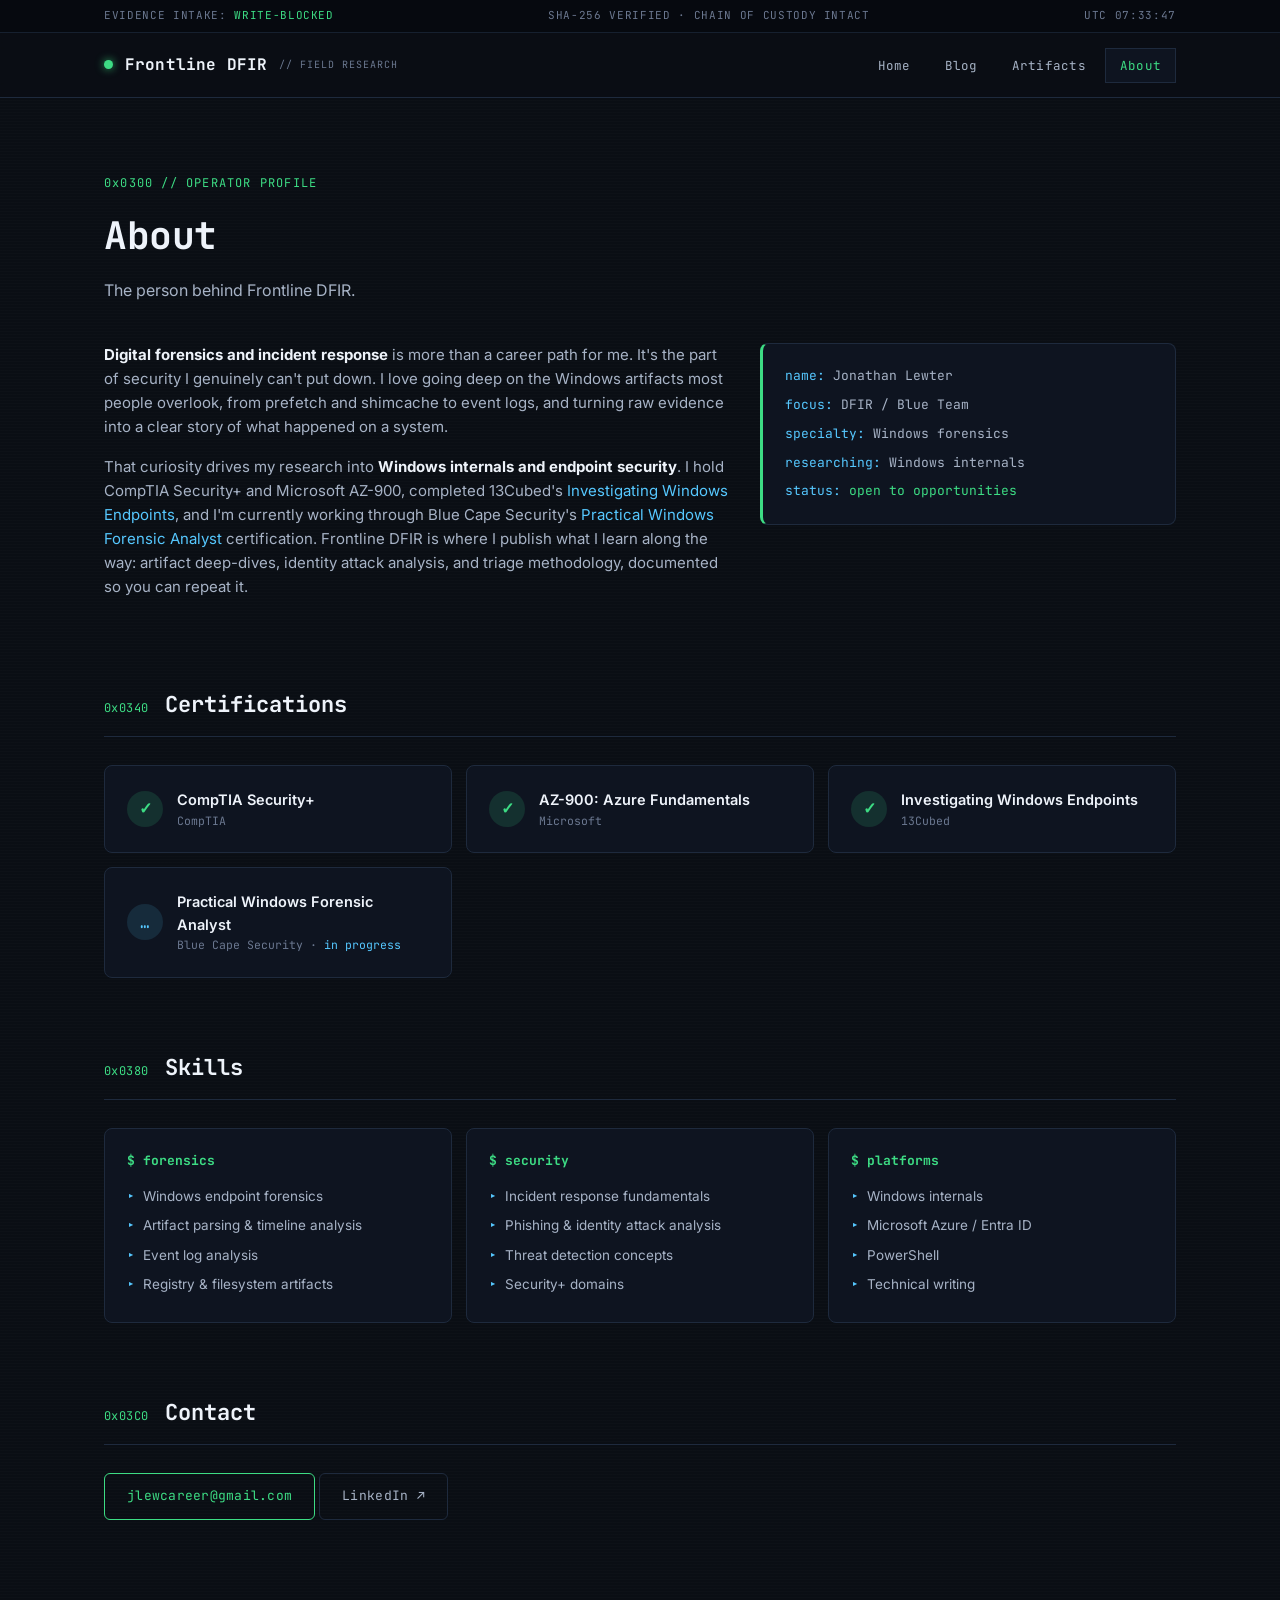
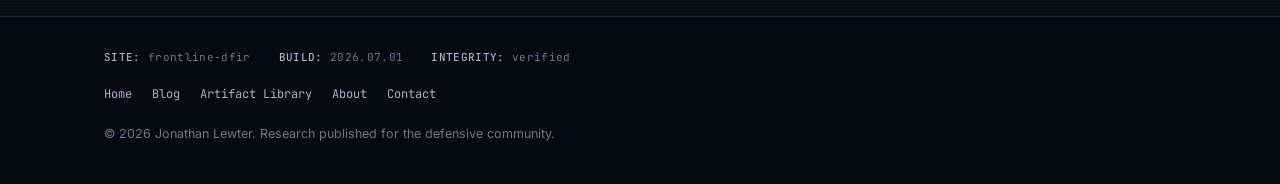
==== about.html @ 97d1d280 "Restyle site with terminal aesthetic, add About page and real writeups Merge personal portfolio cont" ====
<!DOCTYPE html>
<html lang="en">
<head>
<meta charset="UTF-8">
<meta name="viewport" content="width=device-width, initial-scale=1.0">
<title>About — Frontline DFIR</title>
<meta name="description" content="Jonathan Lewter, the person behind Frontline DFIR. Cybersecurity professional focused on digital forensics, incident response, and Windows security research.">
<link rel="preconnect" href="https://fonts.googleapis.com">
<link rel="preconnect" href="https://fonts.gstatic.com" crossorigin>
<link href="https://fonts.googleapis.com/css2?family=JetBrains+Mono:wght@400;500;700&family=Inter:wght@400;500;600&display=swap" rel="stylesheet">
<link rel="stylesheet" href="styles.css">
</head>
<body>

<div class="status-strip">
  <div class="wrap">
    <span>EVIDENCE INTAKE: <span class="ok">WRITE-BLOCKED</span></span>
    <span>SHA-256 VERIFIED · CHAIN OF CUSTODY INTACT</span>
    <span id="utc-clock">UTC --:--:--</span>
  </div>
</div>

<nav class="nav">
  <div class="wrap">
    <a class="brand" href="index.html">
      <span class="led" aria-hidden="true"></span>
      Frontline DFIR <small>// FIELD RESEARCH</small>
    </a>
    <ul class="nav-links">
      <li><a href="index.html">Home</a></li>
      <li><a href="blog.html">Blog</a></li>
      <li><a href="artifacts.html">Artifacts</a></li>
      <li><a href="about.html" class="active">About</a></li>
    </ul>
  </div>
</nav>

<main class="wrap">

  <header class="page-head">
    <p class="eyebrow">0x0300 // OPERATOR PROFILE</p>
    <h1>About</h1>
    <p>The person behind Frontline DFIR.</p>
  </header>

  <div class="about-grid">
    <div class="about-text">
      <p>
        <strong>Digital forensics and incident response</strong> is more than a career path
        for me. It's the part of security I genuinely can't put down. I love going deep on
        the Windows artifacts most people overlook, from prefetch and shimcache to event
        logs, and turning raw evidence into a clear story of what happened on a system.
      </p>
      <p>
        That curiosity drives my research into <strong>Windows internals and endpoint
        security</strong>. I hold CompTIA Security+ and Microsoft AZ-900, completed 13Cubed's
        <em>Investigating Windows Endpoints</em>, and I'm currently working through Blue Cape
        Security's <em>Practical Windows Forensic Analyst</em> certification. Frontline DFIR
        is where I publish what I learn along the way: artifact deep-dives, identity attack
        analysis, and triage methodology, documented so you can repeat it.
      </p>
    </div>
    <div class="card about-card">
      <p class="about-card-line"><span class="key">name:</span> Jonathan Lewter</p>
      <p class="about-card-line"><span class="key">focus:</span> DFIR / Blue Team</p>
      <p class="about-card-line"><span class="key">specialty:</span> Windows forensics</p>
      <p class="about-card-line"><span class="key">researching:</span> Windows internals</p>
      <p class="about-card-line"><span class="key">status:</span> <span class="status-open">open to opportunities</span></p>
    </div>
  </div>

  <section>
    <div class="sec-head">
      <span class="offset">0x0340</span>
      <h2>Certifications</h2>
    </div>
    <div class="certs">
      <div class="card cert">
        <span class="cert-badge">&check;</span>
        <div>
          <h3 class="cert-name">CompTIA Security+</h3>
          <p class="cert-org">CompTIA</p>
        </div>
      </div>
      <div class="card cert">
        <span class="cert-badge">&check;</span>
        <div>
          <h3 class="cert-name">AZ-900: Azure Fundamentals</h3>
          <p class="cert-org">Microsoft</p>
        </div>
      </div>
      <div class="card cert">
        <span class="cert-badge">&check;</span>
        <div>
          <h3 class="cert-name">Investigating Windows Endpoints</h3>
          <p class="cert-org">13Cubed</p>
        </div>
      </div>
      <div class="card cert">
        <span class="cert-badge progress">&hellip;</span>
        <div>
          <h3 class="cert-name">Practical Windows Forensic Analyst</h3>
          <p class="cert-org">Blue Cape Security &middot; <span class="in-progress">in progress</span></p>
        </div>
      </div>
    </div>
  </section>

  <section>
    <div class="sec-head">
      <span class="offset">0x0380</span>
      <h2>Skills</h2>
    </div>
    <div class="skills-groups">
      <div class="card">
        <h3 class="skill-group-title">$ forensics</h3>
        <ul class="skill-list">
          <li>Windows endpoint forensics</li>
          <li>Artifact parsing &amp; timeline analysis</li>
          <li>Event log analysis</li>
          <li>Registry &amp; filesystem artifacts</li>
        </ul>
      </div>
      <div class="card">
        <h3 class="skill-group-title">$ security</h3>
        <ul class="skill-list">
          <li>Incident response fundamentals</li>
          <li>Phishing &amp; identity attack analysis</li>
          <li>Threat detection concepts</li>
          <li>Security+ domains</li>
        </ul>
      </div>
      <div class="card">
        <h3 class="skill-group-title">$ platforms</h3>
        <ul class="skill-list">
          <li>Windows internals</li>
          <li>Microsoft Azure / Entra ID</li>
          <li>PowerShell</li>
          <li>Technical writing</li>
        </ul>
      </div>
    </div>
  </section>

  <section>
    <div class="sec-head">
      <span class="offset">0x03C0</span>
      <h2>Contact</h2>
    </div>
    <div class="cta-row">
      <a class="btn" href="mailto:jlewcareer@gmail.com">jlewcareer@gmail.com</a>
      <a class="btn ghost" href="https://www.linkedin.com/in/jlewt/" target="_blank" rel="noopener noreferrer">LinkedIn &nearr;</a>
    </div>
  </section>

</main>

<footer>
  <div class="wrap">
    <div class="custody">
      <span><b>SITE:</b> frontline-dfir</span>
      <span><b>BUILD:</b> 2026.07.01</span>
      <span><b>INTEGRITY:</b> verified</span>
    </div>
    <div class="foot-links">
      <a href="index.html">Home</a>
      <a href="blog.html">Blog</a>
      <a href="artifacts.html">Artifact Library</a>
      <a href="about.html">About</a>
      <a href="mailto:jlewcareer@gmail.com">Contact</a>
    </div>
    <p class="copyright">&copy; 2026 Jonathan Lewter. Research published for the defensive community.</p>
  </div>
</footer>

<script>
  const clock = document.getElementById('utc-clock');
  function tick() {
    const d = new Date();
    clock.textContent = 'UTC ' + d.toISOString().slice(11, 19);
  }
  tick();
  setInterval(tick, 1000);
</script>

</body>
</html>
---- styles.css ----
/* ============================================================
   FRONTLINE DFIR — shared stylesheet
   Palette: near-black terminal / signal green / verification cyan
   Type: JetBrains Mono (headings + data) · Inter (body)
   ============================================================ */

:root {
  --bg: #0a0e14;
  --bg-deep: #06090f;
  --panel: #0e1420;
  --panel-2: #101724;
  --line: #1e2a3d;
  --line-soft: #16202f;
  --ink: #eef3fa;
  --muted: #a7b3c6;
  --faint: #6b7890;
  --accent: #3ddc84;
  --accent-dim: rgba(61, 220, 132, 0.14);
  --cyan: #56c8ff;
  --cyan-dim: rgba(86, 200, 255, 0.12);
  --red: #ff5f57;
  --mono: "JetBrains Mono", ui-monospace, Menlo, monospace;
  --sans: "Inter", system-ui, sans-serif;
  --display: var(--mono);
  --maxw: 1120px;
}

* { box-sizing: border-box; margin: 0; padding: 0; }

html { scroll-behavior: smooth; }
@media (prefers-reduced-motion: reduce) {
  html { scroll-behavior: auto; }
  *, *::before, *::after { animation: none !important; transition: none !important; }
}

body {
  background: var(--bg);
  color: var(--ink);
  font-family: var(--sans);
  font-size: 16px;
  line-height: 1.6;
  -webkit-font-smoothing: antialiased;
  background-image: repeating-linear-gradient(
    0deg,
    rgba(255, 255, 255, 0.012) 0px,
    rgba(255, 255, 255, 0.012) 1px,
    transparent 1px,
    transparent 3px
  );
}

::selection { background: rgba(61, 220, 132, 0.28); color: #04110b; }

a { color: var(--cyan); text-decoration: none; }
a:hover { text-decoration: underline; }
a:focus-visible, button:focus-visible {
  outline: 2px solid var(--accent);
  outline-offset: 3px;
  border-radius: 2px;
}

.wrap { max-width: var(--maxw); margin: 0 auto; padding: 0 24px; }

/* ---------- top status strip ---------- */
.status-strip {
  font-family: var(--mono);
  font-size: 11px;
  letter-spacing: 0.06em;
  color: var(--faint);
  border-bottom: 1px solid var(--line-soft);
  background: var(--bg-deep);
}
.status-strip .wrap {
  display: flex;
  justify-content: space-between;
  gap: 16px;
  padding-top: 7px;
  padding-bottom: 7px;
  white-space: nowrap;
  overflow: hidden;
}
.status-strip .ok { color: var(--accent); }

/* ---------- nav ---------- */
.nav {
  border-bottom: 1px solid var(--line);
  background: rgba(10, 14, 20, 0.9);
  backdrop-filter: blur(8px);
  position: sticky;
  top: 0;
  z-index: 50;
}
.nav .wrap {
  display: flex;
  align-items: center;
  justify-content: space-between;
  height: 64px;
}
.brand {
  display: flex;
  align-items: center;
  gap: 12px;
  color: var(--ink);
  font-family: var(--display);
  font-weight: 700;
  font-size: 16px;
  letter-spacing: 0.01em;
}
.brand:hover { text-decoration: none; }
.brand .led {
  width: 9px; height: 9px;
  background: var(--accent);
  border-radius: 50%;
  box-shadow: 0 0 8px rgba(61, 220, 132, 0.8);
  animation: pulse 2.4s ease-in-out infinite;
}
@keyframes pulse { 0%,100% { opacity: 1; } 50% { opacity: 0.35; } }
.brand small {
  font-family: var(--mono);
  font-size: 10px;
  color: var(--faint);
  letter-spacing: 0.1em;
  font-weight: 400;
}
.nav-links { display: flex; gap: 4px; list-style: none; }
.nav-links a {
  font-family: var(--mono);
  font-size: 12.5px;
  letter-spacing: 0.02em;
  color: var(--muted);
  padding: 8px 14px;
  border: 1px solid transparent;
}
.nav-links a:hover { color: var(--ink); text-decoration: none; }
.nav-links a.active {
  color: var(--accent);
  border-color: var(--line);
  background: var(--panel);
}

/* ---------- section headers (byte-offset markers) ---------- */
.sec-head {
  display: flex;
  align-items: baseline;
  gap: 16px;
  margin: 72px 0 28px;
  border-bottom: 1px solid var(--line);
  padding-bottom: 14px;
}
.sec-head .offset {
  font-family: var(--mono);
  font-size: 12px;
  color: var(--accent);
  letter-spacing: 0.04em;
}
.sec-head h2 {
  font-family: var(--display);
  font-size: 22px;
  font-weight: 700;
  letter-spacing: 0;
}
.sec-head .count {
  margin-left: auto;
  font-family: var(--mono);
  font-size: 11px;
  color: var(--faint);
}

/* ---------- buttons ---------- */
.btn {
  display: inline-block;
  font-family: var(--mono);
  font-size: 13px;
  letter-spacing: 0.02em;
  padding: 12px 22px;
  border: 1px solid var(--accent);
  color: var(--accent);
  background: transparent;
  cursor: pointer;
  border-radius: 6px;
  transition: background 0.15s, color 0.15s, transform 0.15s;
}
.btn:hover { background: var(--accent); color: #06110b; text-decoration: none; transform: translateY(-1px); }
.btn.ghost { border-color: var(--line); color: var(--muted); }
.btn.ghost:hover { background: var(--panel-2); color: var(--ink); }

/* ---------- tags ---------- */
.tag {
  font-family: var(--mono);
  font-size: 10.5px;
  letter-spacing: 0.04em;
  padding: 3px 8px;
  border: 1px solid var(--line);
  border-radius: 4px;
  color: var(--muted);
}
.tag.exec { color: var(--accent); border-color: rgba(61,220,132,0.45); }
.tag.fs   { color: var(--cyan);  border-color: rgba(86,200,255,0.4); }
.tag.reg  { color: #c3b3ff;      border-color: rgba(195,179,255,0.4); }
.tag.usr  { color: #8fe0c8;      border-color: rgba(143,224,200,0.4); }

/* ---------- cards ---------- */
.card {
  background: var(--panel);
  border: 1px solid var(--line);
  border-radius: 8px;
  padding: 22px;
}

/* ---------- footer ---------- */
footer {
  margin-top: 96px;
  border-top: 1px solid var(--line);
  background: var(--bg-deep);
}
footer .wrap {
  padding-top: 32px;
  padding-bottom: 40px;
}
.custody {
  font-family: var(--mono);
  font-size: 11px;
  color: var(--faint);
  letter-spacing: 0.03em;
  display: flex;
  flex-wrap: wrap;
  gap: 8px 28px;
  margin-bottom: 18px;
}
.custody span b { color: var(--muted); font-weight: 500; }
footer .foot-links {
  display: flex;
  flex-wrap: wrap;
  gap: 20px;
  font-family: var(--mono);
  font-size: 12px;
}
footer .foot-links a { color: var(--muted); }
footer .foot-links a:hover { color: var(--accent); }
footer .copyright {
  margin-top: 20px;
  font-size: 12.5px;
  color: var(--faint);
}

/* ---------- mono data blocks ---------- */
.hexblock {
  font-family: var(--mono);
  font-size: 12px;
  line-height: 1.75;
  color: var(--muted);
  background: var(--bg-deep);
  border: 1px solid var(--line);
  border-radius: 8px;
  padding: 18px 20px;
  overflow-x: auto;
  white-space: pre;
}
.hexblock .hl { color: var(--accent); }
.hexblock .hl2 { color: var(--cyan); }
.hexblock .dim { color: var(--faint); }

/* ============================================================
   LANDING PAGE
   ============================================================ */
.hero {
  border-bottom: 1px solid var(--line);
  background:
    radial-gradient(ellipse 900px 420px at 75% -10%, rgba(61,220,132,0.08), transparent),
    var(--bg);
}
.hero .wrap {
  display: grid;
  grid-template-columns: 1.05fr 0.95fr;
  gap: 56px;
  align-items: center;
  padding-top: 88px;
  padding-bottom: 88px;
}
.hero .eyebrow {
  font-family: var(--mono);
  font-size: 12px;
  letter-spacing: 0.1em;
  color: var(--accent);
  margin-bottom: 18px;
}
.hero h1 {
  font-family: var(--display);
  font-size: clamp(30px, 4.2vw, 46px);
  font-weight: 700;
  line-height: 1.18;
  letter-spacing: -0.01em;
}
.hero h1 .accent { color: var(--accent); }
.hero p.lede {
  margin-top: 22px;
  font-size: 17px;
  color: var(--muted);
  max-width: 52ch;
}
.hero .cta-row { margin-top: 34px; display: flex; gap: 14px; flex-wrap: wrap; }

.hero .hexblock { box-shadow: 0 24px 60px rgba(0,0,0,0.5), 0 0 40px rgba(61,220,132,0.05); }
.hexblock .cursor {
  display: inline-block;
  width: 8px; height: 14px;
  background: var(--accent);
  vertical-align: -2px;
  animation: blink 1.1s steps(1) infinite;
}
@keyframes blink { 50% { opacity: 0; } }

/* focus areas */
.grid-3 {
  display: grid;
  grid-template-columns: repeat(3, 1fr);
  gap: 18px;
}
.focus-card h3 {
  font-family: var(--display);
  font-size: 15.5px;
  font-weight: 700;
  letter-spacing: 0;
  margin: 14px 0 10px;
}
.focus-card .glyph {
  font-family: var(--mono);
  font-size: 12.5px;
  color: var(--accent);
  letter-spacing: 0.04em;
}
.focus-card p { font-size: 14.5px; color: var(--muted); }

/* latest posts strip on landing */
.post-strip { display: grid; grid-template-columns: repeat(3, 1fr); gap: 18px; }
.post-strip .card { display: flex; flex-direction: column; gap: 10px; }
.post-strip time { font-family: var(--mono); font-size: 11px; color: var(--faint); }
.post-strip h3 { font-size: 16px; font-weight: 600; line-height: 1.35; }
.post-strip h3 a { color: var(--ink); }
.post-strip h3 a:hover { color: var(--accent); text-decoration: none; }
.post-strip p { font-size: 13.5px; color: var(--muted); flex: 1; }

/* ============================================================
   BLOG / ABOUT / GENERIC PAGE HEAD
   ============================================================ */
.page-head { padding: 64px 0 0; }
.page-head .eyebrow {
  font-family: var(--mono);
  font-size: 12px;
  letter-spacing: 0.1em;
  color: var(--accent);
  margin-bottom: 12px;
}
.page-head h1 {
  font-family: var(--display);
  font-size: clamp(28px, 3.6vw, 38px);
  font-weight: 700;
  letter-spacing: -0.01em;
}
.page-head p { margin-top: 12px; color: var(--muted); max-width: 64ch; }

.post-list { margin-top: 40px; display: flex; flex-direction: column; }
.post-row {
  display: grid;
  grid-template-columns: 130px 1fr auto;
  gap: 24px;
  padding: 26px 18px;
  border-bottom: 1px solid var(--line-soft);
  align-items: start;
  transition: background 0.15s;
}
.post-row:first-child { border-top: 1px solid var(--line-soft); }
.post-row:hover { background: var(--panel); }
.post-row time {
  font-family: var(--mono);
  font-size: 12px;
  color: var(--faint);
  padding-top: 3px;
}
.post-row h2 { font-size: 19px; font-weight: 600; line-height: 1.35; }
.post-row h2 a { color: var(--ink); }
.post-row h2 a:hover { color: var(--accent); text-decoration: none; }
.post-row p { margin-top: 8px; font-size: 14.5px; color: var(--muted); max-width: 70ch; }
.post-row .tags { display: flex; gap: 8px; padding-top: 4px; }
.post-row.soon { opacity: 0.6; }
.post-row.soon h2 a { pointer-events: none; color: var(--muted); }

/* ============================================================
   ARTIFACTS PAGE
   ============================================================ */
.filter-bar {
  margin-top: 36px;
  display: flex;
  flex-wrap: wrap;
  gap: 10px;
  align-items: center;
}
.filter-bar .fbtn {
  font-family: var(--mono);
  font-size: 12px;
  letter-spacing: 0.03em;
  padding: 7px 14px;
  background: transparent;
  border: 1px solid var(--line);
  border-radius: 6px;
  color: var(--muted);
  cursor: pointer;
}
.filter-bar .fbtn:hover { color: var(--ink); border-color: var(--muted); }
.filter-bar .fbtn.active { color: var(--accent); border-color: var(--accent); background: var(--accent-dim); }
.filter-bar input[type="search"] {
  margin-left: auto;
  font-family: var(--mono);
  font-size: 13px;
  padding: 8px 14px;
  background: var(--bg-deep);
  border: 1px solid var(--line);
  border-radius: 6px;
  color: var(--ink);
  min-width: 230px;
}
.filter-bar input[type="search"]::placeholder { color: var(--faint); }

.artifact { margin-top: 22px; }
.artifact summary {
  list-style: none;
  cursor: pointer;
  display: flex;
  align-items: center;
  gap: 16px;
  padding: 18px 22px;
  background: var(--panel);
  border: 1px solid var(--line);
  border-radius: 8px;
  user-select: none;
}
.artifact summary::-webkit-details-marker { display: none; }
.artifact summary:hover { border-color: var(--muted); }
.artifact[open] summary { border-radius: 8px 8px 0 0; border-bottom-color: var(--line-soft); background: var(--panel-2); }
.artifact .a-path {
  font-family: var(--mono);
  font-size: 11.5px;
  color: var(--faint);
  display: none;
}
.artifact summary h3 {
  font-family: var(--display);
  font-size: 16.5px;
  font-weight: 700;
  letter-spacing: 0;
}
.artifact summary .chev {
  margin-left: auto;
  font-family: var(--mono);
  color: var(--faint);
  transition: transform 0.2s;
}
.artifact[open] summary .chev { transform: rotate(90deg); color: var(--accent); }

.artifact .a-body {
  border: 1px solid var(--line);
  border-top: none;
  border-radius: 0 0 8px 8px;
  background: var(--panel);
  padding: 26px;
  display: grid;
  grid-template-columns: 1fr 1fr;
  gap: 26px;
}
.a-section h4 {
  font-family: var(--mono);
  font-size: 11px;
  letter-spacing: 0.1em;
  text-transform: uppercase;
  color: var(--accent);
  margin-bottom: 10px;
}
.a-section.full { grid-column: 1 / -1; }
.a-section p { font-size: 14.5px; color: var(--ink); }
.a-section .src-path {
  font-family: var(--mono);
  font-size: 12px;
  color: var(--cyan);
  background: var(--cyan-dim);
  border: 1px solid rgba(86,200,255,0.28);
  border-radius: 6px;
  padding: 8px 12px;
  margin-top: 12px;
  overflow-x: auto;
  white-space: nowrap;
}
.a-section ul { list-style: none; }
.a-section ul li {
  font-size: 14px;
  color: var(--muted);
  padding: 6px 0 6px 20px;
  position: relative;
  border-bottom: 1px dashed var(--line-soft);
}
.a-section ul li:last-child { border-bottom: none; }
.a-section ul li::before {
  content: "▸";
  position: absolute;
  left: 0;
  color: var(--accent);
  font-size: 11px;
  top: 9px;
}
.a-section ol {
  list-style: none;
  counter-reset: step;
}
.a-section ol li {
  counter-increment: step;
  font-size: 14px;
  color: var(--muted);
  padding: 7px 0 7px 38px;
  position: relative;
}
.a-section ol li::before {
  content: "0" counter(step);
  position: absolute;
  left: 0;
  top: 8px;
  font-family: var(--mono);
  font-size: 11px;
  color: var(--cyan);
  border: 1px solid rgba(86,200,255,0.3);
  border-radius: 3px;
  padding: 1px 5px;
}
.a-section code {
  font-family: var(--mono);
  font-size: 12.5px;
  color: var(--cyan);
  background: var(--bg-deep);
  border-radius: 4px;
  padding: 1px 6px;
  border: 1px solid var(--line-soft);
}

/* ============================================================
   ABOUT PAGE
   ============================================================ */
.about-grid {
  display: grid;
  grid-template-columns: 1.5fr 1fr;
  gap: 32px;
  margin-top: 40px;
  align-items: start;
}
.about-text p { color: var(--muted); font-size: 15px; margin-bottom: 16px; }
.about-text strong { color: var(--ink); }
.about-text em { color: var(--cyan); font-style: normal; }
.about-card {
  border-left: 3px solid var(--accent);
}
.about-card-line { font-family: var(--mono); font-size: 13px; color: var(--muted); }
.about-card-line + .about-card-line { margin-top: 8px; }
.about-card .key { color: var(--cyan); }
.about-card .status-open { color: var(--accent); }

.certs {
  display: grid;
  grid-template-columns: repeat(auto-fit, minmax(260px, 1fr));
  gap: 14px;
  margin-top: 16px;
}
.cert {
  display: flex;
  align-items: center;
  gap: 14px;
}
.cert-badge {
  flex-shrink: 0;
  width: 36px; height: 36px;
  display: grid;
  place-items: center;
  border-radius: 50%;
  background: var(--accent-dim);
  color: var(--accent);
  font-family: var(--mono);
  font-weight: 700;
}
.cert-badge.progress { background: var(--cyan-dim); color: var(--cyan); }
.cert-name { font-size: 14.5px; color: var(--ink); font-weight: 600; }
.cert-org { font-family: var(--mono); font-size: 11.5px; color: var(--faint); }
.cert-org .in-progress { color: var(--cyan); }

.skills-groups {
  display: grid;
  grid-template-columns: repeat(auto-fit, minmax(220px, 1fr));
  gap: 14px;
  margin-top: 16px;
}
.skill-group-title { font-family: var(--mono); font-size: 13px; color: var(--accent); margin-bottom: 10px; }
.skill-list { list-style: none; }
.skill-list li { font-size: 13.5px; color: var(--muted); padding: 4px 0; }
.skill-list li::before { content: "▸ "; color: var(--cyan); font-family: var(--mono); }

/* ============================================================
   FULL BLOG POST
   ============================================================ */
.post-article { max-width: 780px; margin: 0 auto; }
.post-article .back-link { font-family: var(--mono); font-size: 13px; color: var(--faint); }
.post-article .back-link:hover { color: var(--accent); }
.post-article .post-tags { display: flex; gap: 8px; margin-top: 24px; }
.post-article .post-lede { margin-top: 18px; font-size: 17px; color: var(--muted); }
.post-body { margin-top: 32px; font-size: 15.5px; }
.post-body p { margin-bottom: 20px; color: var(--ink); }
.post-body p, .post-body li { color: var(--ink); }
.post-body strong { color: var(--ink); }
.post-body a { color: var(--accent); border-bottom: 1px solid rgba(61,220,132,0.4); }
.post-body a:hover { color: var(--cyan); border-color: var(--cyan); }
.post-body h2 {
  font-family: var(--mono);
  font-size: 22px;
  color: var(--ink);
  margin: 44px 0 18px;
}
.post-body h2::before { content: "# "; color: var(--accent); }
.post-body h3 { font-family: var(--mono); font-size: 16px; color: var(--cyan); margin: 28px 0 14px; }
.post-body ul, .post-body ol { margin: 0 0 20px 22px; color: var(--muted); }
.post-body li { margin-bottom: 8px; }
.post-body ul li::marker { color: var(--accent); }
.post-body ol li::marker { color: var(--accent); font-family: var(--mono); }
.post-body code {
  font-family: var(--mono);
  font-size: 0.85em;
  background: var(--bg-deep);
  color: var(--cyan);
  padding: 0.12em 0.4em;
  border-radius: 4px;
  border: 1px solid var(--line);
}
.post-body pre {
  background: var(--bg-deep);
  border: 1px solid var(--line);
  border-left: 3px solid var(--accent);
  border-radius: 8px;
  padding: 18px 20px;
  margin: 0 0 22px;
  overflow-x: auto;
}
.post-body pre code {
  background: none; border: none; padding: 0;
  color: var(--ink); font-size: 13.5px; line-height: 1.6; white-space: pre;
}
.post-body .ref-list li { font-size: 13.5px; color: var(--faint); }
.post-note {
  margin-top: 32px;
  padding: 16px 18px;
  background: var(--panel);
  border: 1px solid var(--line);
  border-left: 3px solid var(--cyan);
  border-radius: 8px;
  font-size: 13.5px;
  color: var(--muted);
}

/* ---------- responsive ---------- */
@media (max-width: 920px) {
  .hero .wrap { grid-template-columns: 1fr; padding-top: 56px; padding-bottom: 56px; }
  .grid-3, .post-strip { grid-template-columns: 1fr; }
  .artifact .a-body { grid-template-columns: 1fr; }
  .post-row { grid-template-columns: 1fr; gap: 8px; }
  .filter-bar input[type="search"] { margin-left: 0; width: 100%; }
  .status-strip .wrap span:nth-child(2) { display: none; }
  .about-grid { grid-template-columns: 1fr; }
}
@media (max-width: 560px) {
  .nav .wrap { height: auto; flex-direction: column; gap: 8px; padding-top: 12px; padding-bottom: 12px; }
  .brand small { display: none; }
}
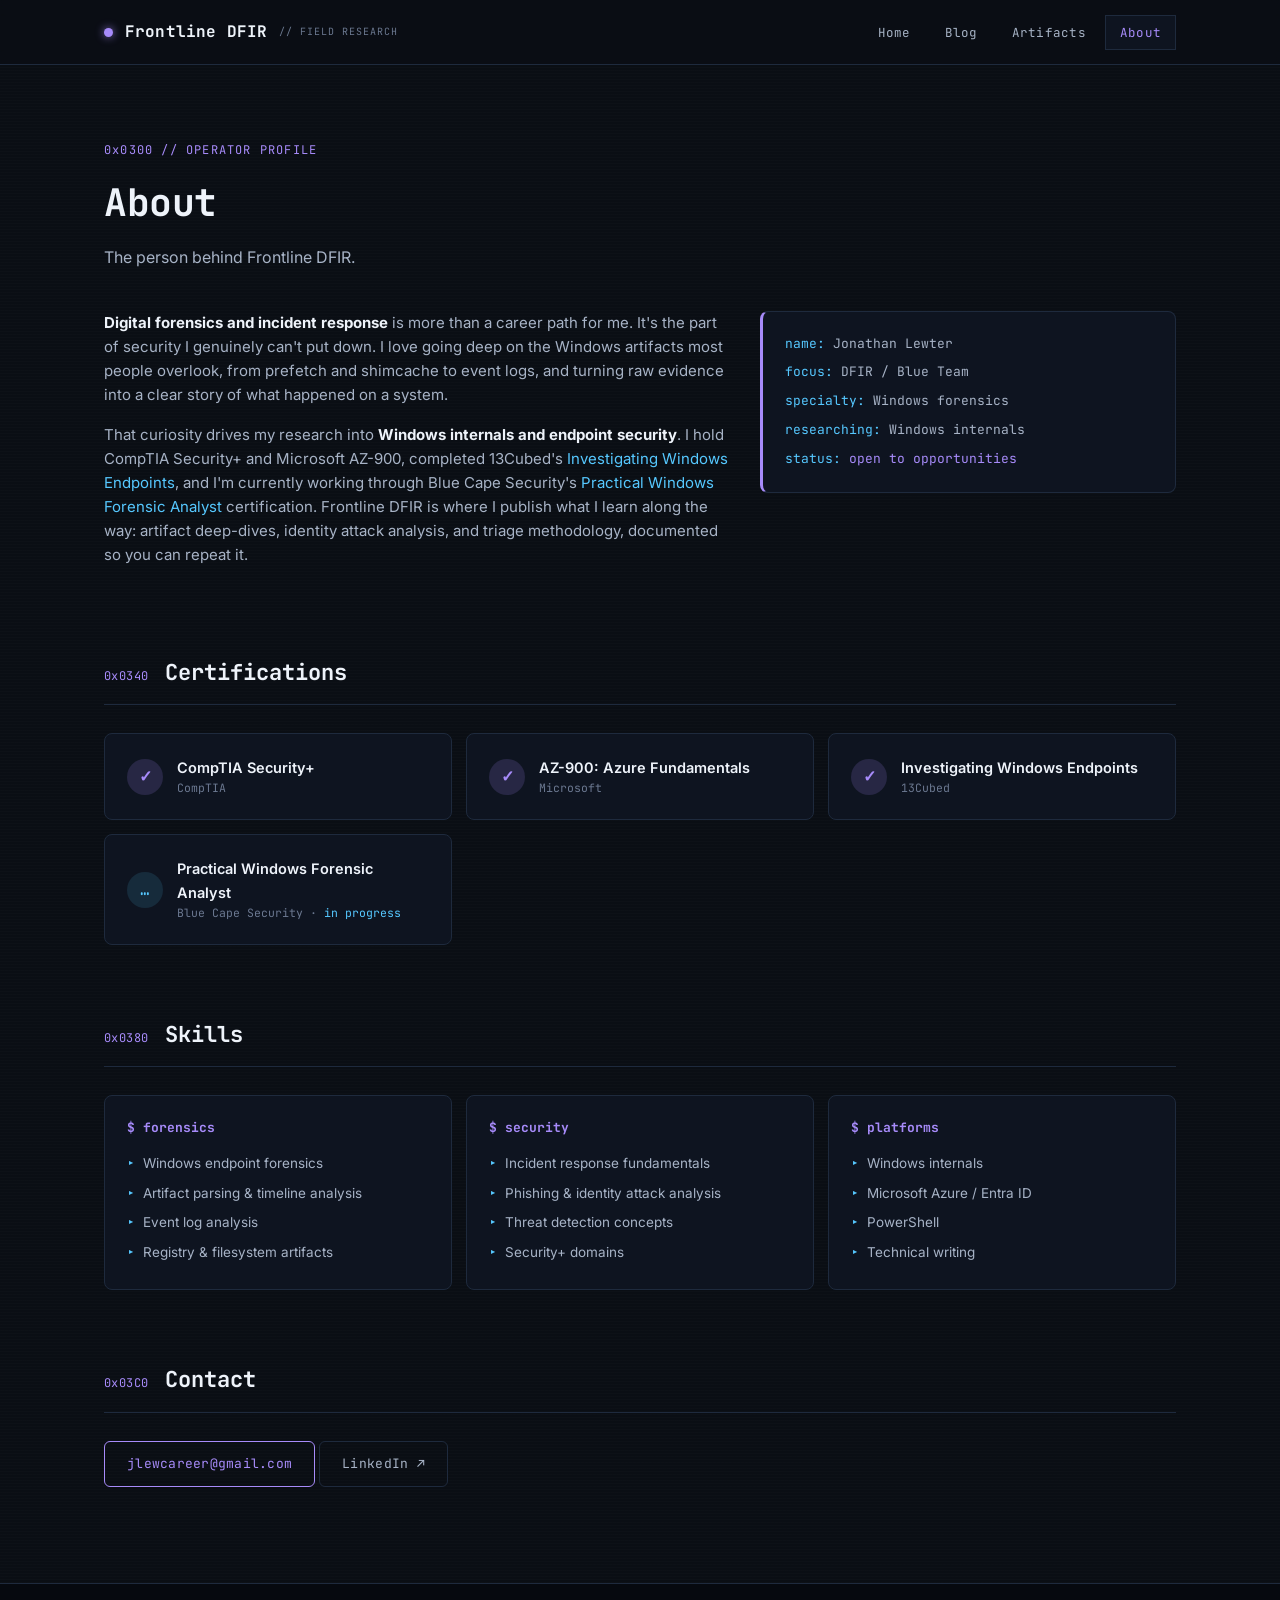
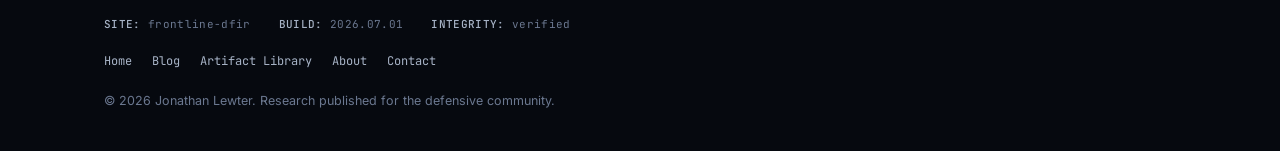
==== commit 0211d926: "Add Top 5 DFIR Artifacts post, recolor to purple, trim top branding Add the full 'Five Windows Foren" ====
--- a/about.html
+++ b/about.html
@@ -11,14 +11,6 @@
 <link rel="stylesheet" href="styles.css">
 </head>
 <body>
-
-<div class="status-strip">
-  <div class="wrap">
-    <span>EVIDENCE INTAKE: <span class="ok">WRITE-BLOCKED</span></span>
-    <span>SHA-256 VERIFIED · CHAIN OF CUSTODY INTACT</span>
-    <span id="utc-clock">UTC --:--:--</span>
-  </div>
-</div>
 
 <nav class="nav">
   <div class="wrap">
@@ -173,15 +165,5 @@
   </div>
 </footer>
 
-<script>
-  const clock = document.getElementById('utc-clock');
-  function tick() {
-    const d = new Date();
-    clock.textContent = 'UTC ' + d.toISOString().slice(11, 19);
-  }
-  tick();
-  setInterval(tick, 1000);
-</script>
-
 </body>
 </html>
--- a/styles.css
+++ b/styles.css
@@ -1,6 +1,6 @@
 /* ============================================================
    FRONTLINE DFIR — shared stylesheet
-   Palette: near-black terminal / signal green / verification cyan
+   Palette: near-black terminal / signal purple / verification cyan
    Type: JetBrains Mono (headings + data) · Inter (body)
    ============================================================ */
 
@@ -14,8 +14,8 @@
   --ink: #eef3fa;
   --muted: #a7b3c6;
   --faint: #6b7890;
-  --accent: #3ddc84;
-  --accent-dim: rgba(61, 220, 132, 0.14);
+  --accent: #a78bfa;
+  --accent-dim: rgba(167, 139, 250, 0.16);
   --cyan: #56c8ff;
   --cyan-dim: rgba(86, 200, 255, 0.12);
   --red: #ff5f57;
@@ -49,7 +49,7 @@
   );
 }
 
-::selection { background: rgba(61, 220, 132, 0.28); color: #04110b; }
+::selection { background: rgba(167, 139, 250, 0.3); color: #0e0620; }
 
 a { color: var(--cyan); text-decoration: none; }
 a:hover { text-decoration: underline; }
@@ -60,26 +60,6 @@
 }
 
 .wrap { max-width: var(--maxw); margin: 0 auto; padding: 0 24px; }
-
-/* ---------- top status strip ---------- */
-.status-strip {
-  font-family: var(--mono);
-  font-size: 11px;
-  letter-spacing: 0.06em;
-  color: var(--faint);
-  border-bottom: 1px solid var(--line-soft);
-  background: var(--bg-deep);
-}
-.status-strip .wrap {
-  display: flex;
-  justify-content: space-between;
-  gap: 16px;
-  padding-top: 7px;
-  padding-bottom: 7px;
-  white-space: nowrap;
-  overflow: hidden;
-}
-.status-strip .ok { color: var(--accent); }
 
 /* ---------- nav ---------- */
 .nav {
@@ -111,7 +91,7 @@
   width: 9px; height: 9px;
   background: var(--accent);
   border-radius: 50%;
-  box-shadow: 0 0 8px rgba(61, 220, 132, 0.8);
+  box-shadow: 0 0 8px rgba(167, 139, 250, 0.8);
   animation: pulse 2.4s ease-in-out infinite;
 }
 @keyframes pulse { 0%,100% { opacity: 1; } 50% { opacity: 0.35; } }
@@ -194,9 +174,9 @@
   border-radius: 4px;
   color: var(--muted);
 }
-.tag.exec { color: var(--accent); border-color: rgba(61,220,132,0.45); }
+.tag.exec { color: var(--accent); border-color: rgba(167,139,250,0.45); }
 .tag.fs   { color: var(--cyan);  border-color: rgba(86,200,255,0.4); }
-.tag.reg  { color: #c3b3ff;      border-color: rgba(195,179,255,0.4); }
+.tag.reg  { color: #ffbd59;      border-color: rgba(255,189,89,0.4); }
 .tag.usr  { color: #8fe0c8;      border-color: rgba(143,224,200,0.4); }
 
 /* ---------- cards ---------- */
@@ -266,7 +246,7 @@
 .hero {
   border-bottom: 1px solid var(--line);
   background:
-    radial-gradient(ellipse 900px 420px at 75% -10%, rgba(61,220,132,0.08), transparent),
+    radial-gradient(ellipse 900px 420px at 75% -10%, rgba(167,139,250,0.1), transparent),
     var(--bg);
 }
 .hero .wrap {
@@ -300,7 +280,7 @@
 }
 .hero .cta-row { margin-top: 34px; display: flex; gap: 14px; flex-wrap: wrap; }
 
-.hero .hexblock { box-shadow: 0 24px 60px rgba(0,0,0,0.5), 0 0 40px rgba(61,220,132,0.05); }
+.hero .hexblock { box-shadow: 0 24px 60px rgba(0,0,0,0.5), 0 0 40px rgba(167,139,250,0.06); }
 .hexblock .cursor {
   display: inline-block;
   width: 8px; height: 14px;
@@ -606,11 +586,35 @@
 .post-article .back-link:hover { color: var(--accent); }
 .post-article .post-tags { display: flex; gap: 8px; margin-top: 24px; }
 .post-article .post-lede { margin-top: 18px; font-size: 17px; color: var(--muted); }
+.post-article .post-meta { margin-top: 14px; font-family: var(--mono); font-size: 12.5px; color: var(--faint); }
 .post-body { margin-top: 32px; font-size: 15.5px; }
+.post-body table {
+  width: 100%;
+  border-collapse: collapse;
+  margin: 0 0 24px;
+}
+.post-body th, .post-body td {
+  padding: 10px 14px;
+  border: 1px solid var(--line);
+  text-align: left;
+  font-size: 14px;
+  color: var(--ink);
+}
+.post-body th {
+  background: var(--panel);
+  color: var(--accent);
+  font-family: var(--mono);
+  font-size: 11.5px;
+  letter-spacing: 0.06em;
+  text-transform: uppercase;
+}
+.post-body td code { white-space: nowrap; }
+.post-body .table-scroll { overflow-x: auto; margin: 0 0 24px; }
+.post-body .table-scroll table { margin-bottom: 0; }
 .post-body p { margin-bottom: 20px; color: var(--ink); }
 .post-body p, .post-body li { color: var(--ink); }
 .post-body strong { color: var(--ink); }
-.post-body a { color: var(--accent); border-bottom: 1px solid rgba(61,220,132,0.4); }
+.post-body a { color: var(--accent); border-bottom: 1px solid rgba(167,139,250,0.4); }
 .post-body a:hover { color: var(--cyan); border-color: var(--cyan); }
 .post-body h2 {
   font-family: var(--mono);
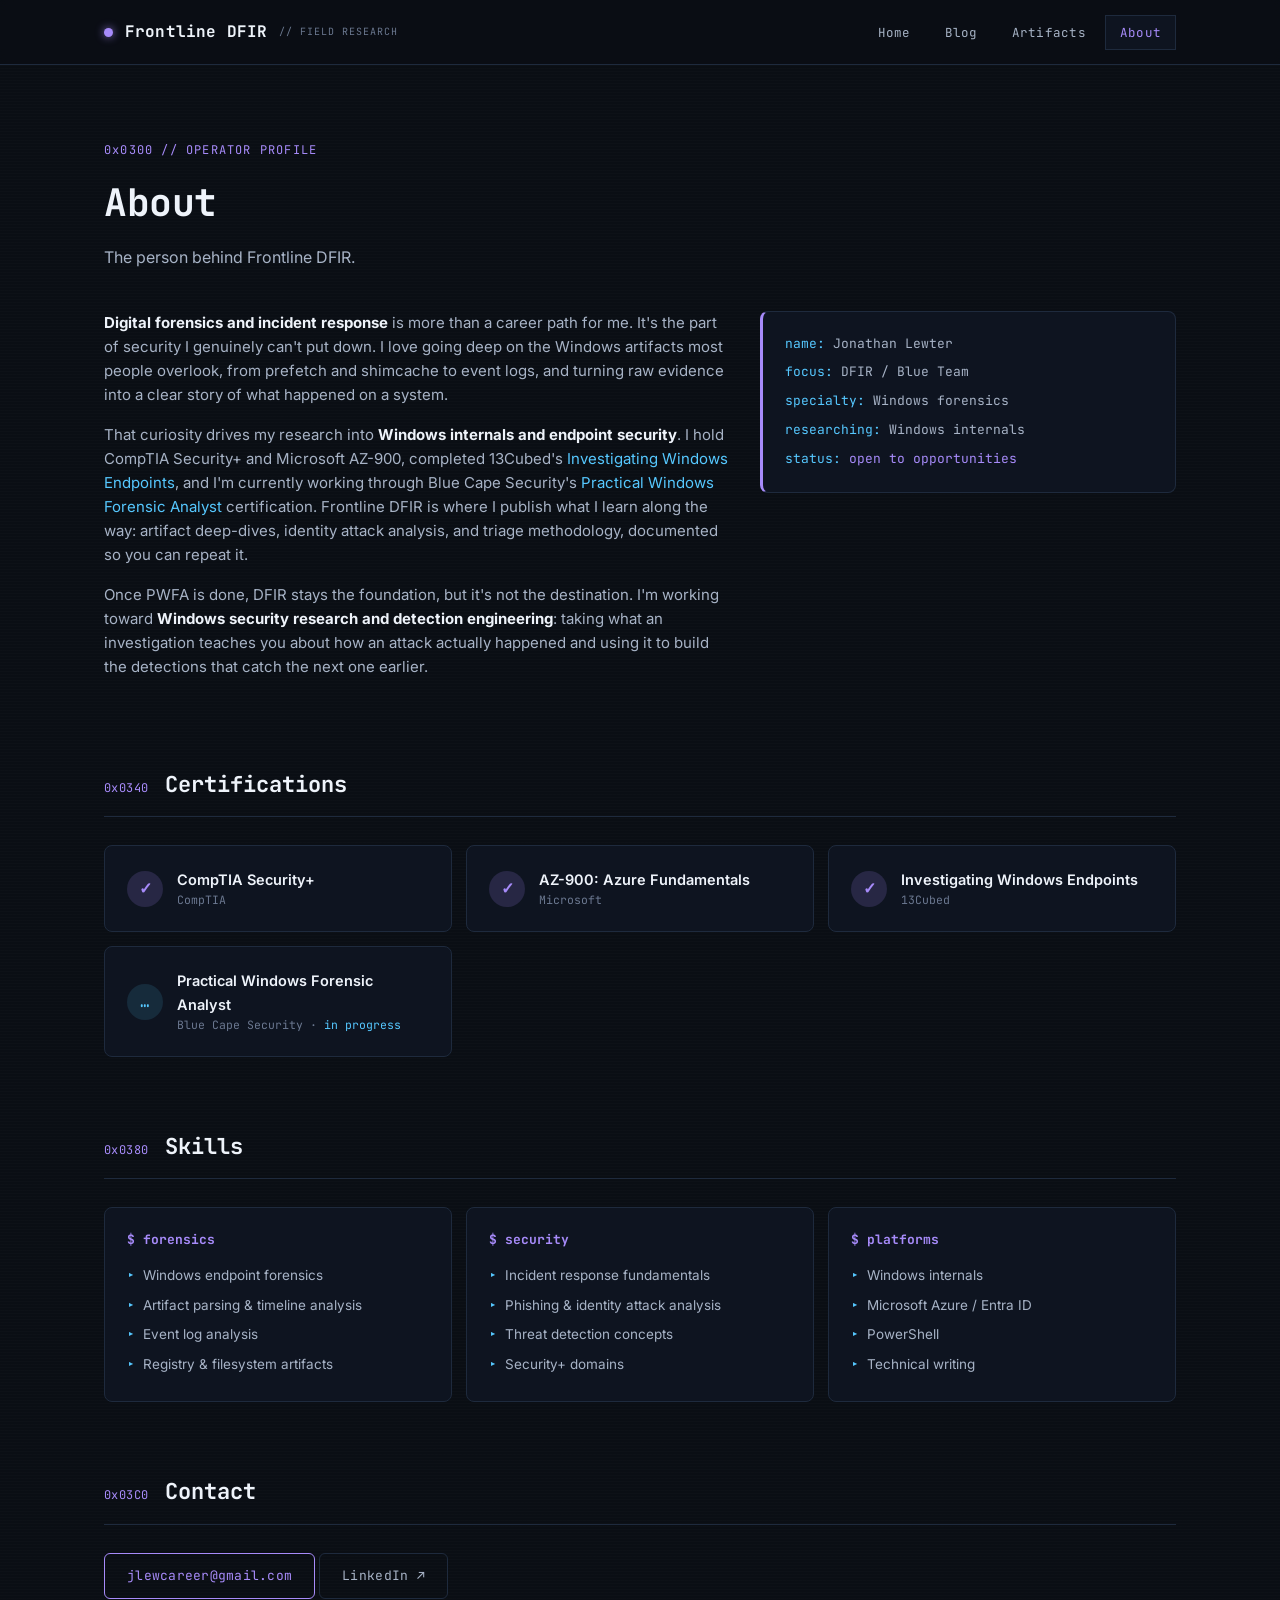
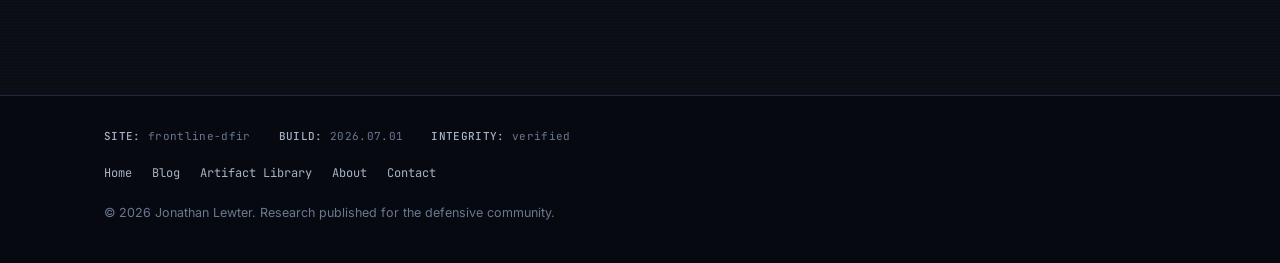
==== commit acdf26b1: "Add career trajectory to About bio State the DFIR -> Windows security research -> detection engineer" ====
--- a/about.html
+++ b/about.html
@@ -50,6 +50,12 @@
         Security's <em>Practical Windows Forensic Analyst</em> certification. Frontline DFIR
         is where I publish what I learn along the way: artifact deep-dives, identity attack
         analysis, and triage methodology, documented so you can repeat it.
+      </p>
+      <p>
+        Once PWFA is done, DFIR stays the foundation, but it's not the destination. I'm
+        working toward <strong>Windows security research and detection engineering</strong>:
+        taking what an investigation teaches you about how an attack actually happened and
+        using it to build the detections that catch the next one earlier.
       </p>
     </div>
     <div class="card about-card">
